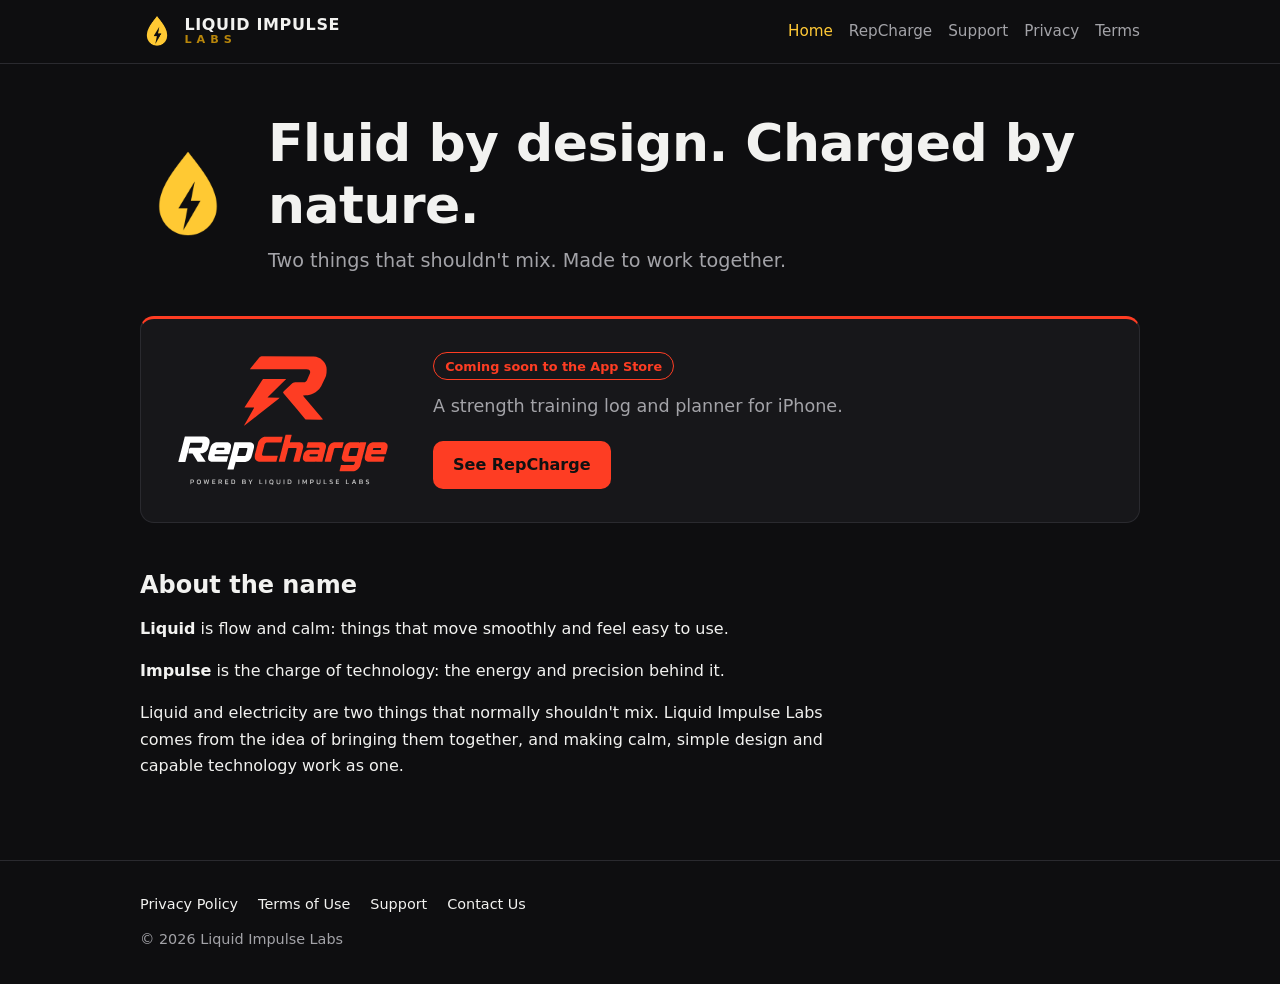
==== index.html @ b56fdf22 "Remove duplicate page links and tidy spacing across the site Drop the Support, Privacy and Terms lin" ====
<!doctype html>
<html lang="en-GB">
<head>
  <meta charset="utf-8">
  <meta name="viewport" content="width=device-width, initial-scale=1">
  <title>Liquid Impulse Labs</title>
  <meta name="description" content="Fluid by design. Charged by nature.">
  <meta name="theme-color" content="#0e0e10">
  <link rel="icon" type="image/png" sizes="32x32" href="assets/favicon-32.png">
  <link rel="icon" type="image/png" sizes="64x64" href="assets/favicon-64.png">
  <link rel="apple-touch-icon" href="assets/app-icon.png">
  <link rel="stylesheet" href="assets/style.css">
</head>
<body>
  <header class="site-header">
    <div class="inner">
      <a class="brand" href="index.html" aria-label="Liquid Impulse Labs home">
        <img src="assets/logo-mark.png" alt="" width="34" height="34">
        <span class="brand-name"><strong>LIQUID IMPULSE</strong><span>LABS</span></span>
      </a>
      <nav class="site-nav" aria-label="Main">
        <a href="index.html" aria-current="page">Home</a>
        <a href="repcharge.html">RepCharge</a>
        <a href="support.html">Support</a>
        <a href="privacy.html">Privacy</a>
        <a href="terms.html">Terms</a>
      </nav>
    </div>
  </header>

  <main>
    <section class="hero">
      <img class="hero-mark" src="assets/logo-mark.png" alt="Liquid Impulse Labs logo" width="96" height="96">
      <div>
        <h1>Fluid by design. Charged by nature.</h1>
        <p class="lead">Two things that shouldn't mix. Made to work together.</p>
      </div>
    </section>

    <section class="panel rc-panel repcharge" aria-labelledby="rc-heading">
      <img class="rc-logo" src="assets/repcharge-logo.svg" alt="RepCharge, powered by Liquid Impulse Labs" width="220" height="139">
      <div class="rc-body">
        <span class="badge">Coming soon to the App Store</span>
        <h2 id="rc-heading" class="visually-hidden">RepCharge</h2>
        <p>A strength training log and planner for iPhone.</p>
        <a class="button" href="repcharge.html">See RepCharge</a>
      </div>
    </section>

    <section class="narrow" aria-labelledby="about-heading">
      <h2 id="about-heading">About the name</h2>
      <p><strong>Liquid</strong> is flow and calm: things that move smoothly and feel easy to use.</p>
      <p><strong>Impulse</strong> is the charge of technology: the energy and precision behind it.</p>
      <p>Liquid and electricity are two things that normally shouldn't mix. Liquid Impulse Labs comes from the idea of bringing them together, and making calm, simple design and capable technology work as one.</p>
    </section>
  </main>

  <footer class="site-footer">
    <div class="inner">
      <nav class="footer-links" aria-label="Footer">
        <a href="privacy.html">Privacy Policy</a>
        <a href="terms.html">Terms of Use</a>
        <a href="support.html">Support</a>
        <a href="mailto:contact@liquidimpulselabs.com">Contact Us</a>
      </nav>
      <p>&copy; 2026 Liquid Impulse Labs</p>
    </div>
  </footer>
</body>
</html>
---- assets/style.css ----
/* Liquid Impulse Labs: shared styles */
:root {
  --bg: #0e0e10;
  --surface: #17171a;
  --border: #2a2a2f;
  --text: #f2f2f0;
  --muted: #a3a3a8;
  --accent: #ffc936;
  --accent-deep: #b8860b;
  --repcharge-accent: #FE3D23;
}

/* RepCharge content only. Inside this scope the accent becomes the RepCharge
   red orange. The header and footer sit outside it and keep the yellow. */
.repcharge { --accent: var(--repcharge-accent); }
.repcharge h2 { color: var(--accent); }

* { box-sizing: border-box; }
html { -webkit-text-size-adjust: 100%; }
body {
  margin: 0;
  background: var(--bg);
  color: var(--text);
  font-family: system-ui, -apple-system, "Segoe UI", Roboto, "Helvetica Neue", Arial, sans-serif;
  line-height: 1.65;
}
a { color: var(--accent); }
a:hover { text-decoration: none; }
img { max-width: 100%; height: auto; }

/* Header */
.site-header { border-bottom: 1px solid var(--border); }
.site-header .inner {
  max-width: 1040px;
  margin: 0 auto;
  padding: 0.9rem 1.25rem;
  display: flex;
  flex-wrap: wrap;
  align-items: center;
  justify-content: space-between;
  gap: 0.75rem 1.5rem;
}
.brand { display: flex; align-items: center; gap: 0.65rem; text-decoration: none; color: var(--text); }
.brand img { width: 34px; height: 34px; }
.brand-name { display: flex; flex-direction: column; line-height: 1.05; }
.brand-name strong { font-weight: 800; letter-spacing: 0.04em; font-size: 1rem; }
.brand-name span { color: var(--accent-deep); font-size: 0.7rem; letter-spacing: 0.45em; font-weight: 600; }
.site-nav { display: flex; flex-wrap: wrap; gap: 0.25rem 1rem; }
.site-nav a { color: var(--muted); text-decoration: none; font-size: 0.95rem; }
.site-nav a:hover, .site-nav a[aria-current="page"] { color: var(--accent); }

/* Layout */
main { max-width: 1040px; margin: 0 auto; padding: 2.5rem 1.25rem 4rem; }
.narrow { max-width: 720px; }
h1, h2, h3 { line-height: 1.2; }
h1 { font-size: clamp(2rem, 6vw, 3.25rem); margin: 0 0 0.75rem; letter-spacing: -0.01em; }
h2 { margin: 3rem 0 0; }
.lead { font-size: 1.2rem; color: var(--muted); margin-top: 0; }
.eyebrow { color: var(--accent); text-transform: uppercase; letter-spacing: 0.12em; font-size: 0.8rem; font-weight: 700; margin: 0 0 0.5rem; }

.hero { display: flex; flex-wrap: wrap; align-items: center; gap: 1.25rem 2rem; padding: 0.5rem 0 0; }
.hero > div { flex: 1 1 300px; }
.hero h1 { margin-bottom: 0.5rem; }
.hero .lead { margin-bottom: 0; }
.hero-mark { width: 96px; height: 96px; }

.panel {
  background: var(--surface);
  border: 1px solid var(--border);
  border-radius: 14px;
  padding: 1.5rem 1.75rem;
}
.rc-panel { display: flex; flex-wrap: wrap; align-items: center; gap: 1.5rem 2.5rem; margin-top: 2.5rem; padding: 2rem; border-top: 3px solid var(--accent); }
.rc-panel .rc-logo { width: 220px; height: auto; }
.rc-panel .rc-body { flex: 1 1 280px; }
.rc-panel .rc-body p { margin: 0.25rem 0 1.25rem; color: var(--muted); font-size: 1.1rem; }
.badge {
  display: inline-block;
  border: 1px solid var(--accent);
  color: var(--accent);
  border-radius: 999px;
  padding: 0.15rem 0.7rem;
  font-size: 0.8rem;
  font-weight: 600;
  margin-bottom: 0.5rem;
}
.button {
  display: inline-block;
  background: var(--accent);
  color: #111;
  font-weight: 700;
  text-decoration: none;
  padding: 0.65rem 1.25rem;
  border-radius: 10px;
}

.grid { display: grid; gap: 1.25rem; grid-template-columns: repeat(auto-fit, minmax(min(100%, 400px), 1fr)); margin-top: 1.25rem; }
.grid .panel h3 { margin: 0 0 0.5rem; color: var(--accent); font-size: 1.05rem; }
.grid .panel p { margin: 0; color: var(--muted); }

/* Legal pages */
.legal h2 { font-size: 1.2rem; margin: 2.25rem 0 0.5rem; }
.legal h1 + .meta { margin-top: 0; }
.legal ul { padding-left: 1.25rem; }
.legal .meta { color: var(--muted); }
.legal li { margin-bottom: 0.4rem; }
.legal pre { background: var(--surface); border: 1px solid var(--border); border-radius: 10px; padding: 1rem 1.25rem; overflow-x: auto; font-size: 0.95rem; line-height: 1.55; }
.legal pre code { font-family: ui-monospace, SFMono-Regular, Menlo, Consolas, monospace; }
address { font-style: normal; }

details { background: var(--surface); border: 1px solid var(--border); border-radius: 12px; padding: 0.9rem 1.1rem; margin-bottom: 0.75rem; }
summary { cursor: pointer; font-weight: 600; }
details p { color: var(--muted); margin-bottom: 0; }

/* Footer */
.site-footer { border-top: 1px solid var(--border); color: var(--muted); font-size: 0.9rem; }
.site-footer .inner { max-width: 1040px; margin: 0 auto; padding: 2rem 1.25rem; display: grid; gap: 0.75rem; }
.footer-links { display: flex; flex-wrap: wrap; gap: 0.25rem 1.25rem; }
.footer-links a { color: var(--text); text-decoration: none; }
.footer-links a:hover { color: var(--accent); }
.site-footer p { margin: 0; }

/* RepCharge app page */
.app-hero { display: flex; flex-wrap: wrap; align-items: center; gap: 1.5rem 3rem; }
.app-hero > div { flex: 1 1 320px; }
.app-hero h1 { font-size: clamp(1.75rem, 4.5vw, 2.5rem); }
.rc-logo-hero { width: min(100%, 320px); height: auto; }

.grid .panel h3 + p { margin-top: 0; }

.privacy-strip {
  margin-top: 2.5rem;
  border: 1px solid var(--accent);
  border-radius: 14px;
  padding: 1.25rem 1.5rem;
  display: flex; flex-wrap: wrap; gap: 0.5rem 1.75rem; align-items: center;
}
.privacy-strip strong { color: var(--accent); }
.privacy-strip span::before { content: "✓ "; color: var(--accent); }

.app-details { margin-top: 2rem; color: var(--muted); font-size: 0.95rem; display: flex; flex-wrap: wrap; gap: 0.25rem 1.5rem; }

.visually-hidden { position: absolute; width: 1px; height: 1px; margin: -1px; padding: 0; overflow: hidden; clip: rect(0 0 0 0); white-space: nowrap; border: 0; }

/* Small screens: slightly tighter panels */
@media (max-width: 600px) {
  main { padding-top: 2rem; }
  .panel { padding: 1.25rem 1.4rem; }
  .rc-panel { padding: 1.5rem; }
  h2 { margin-top: 2.5rem; }
}
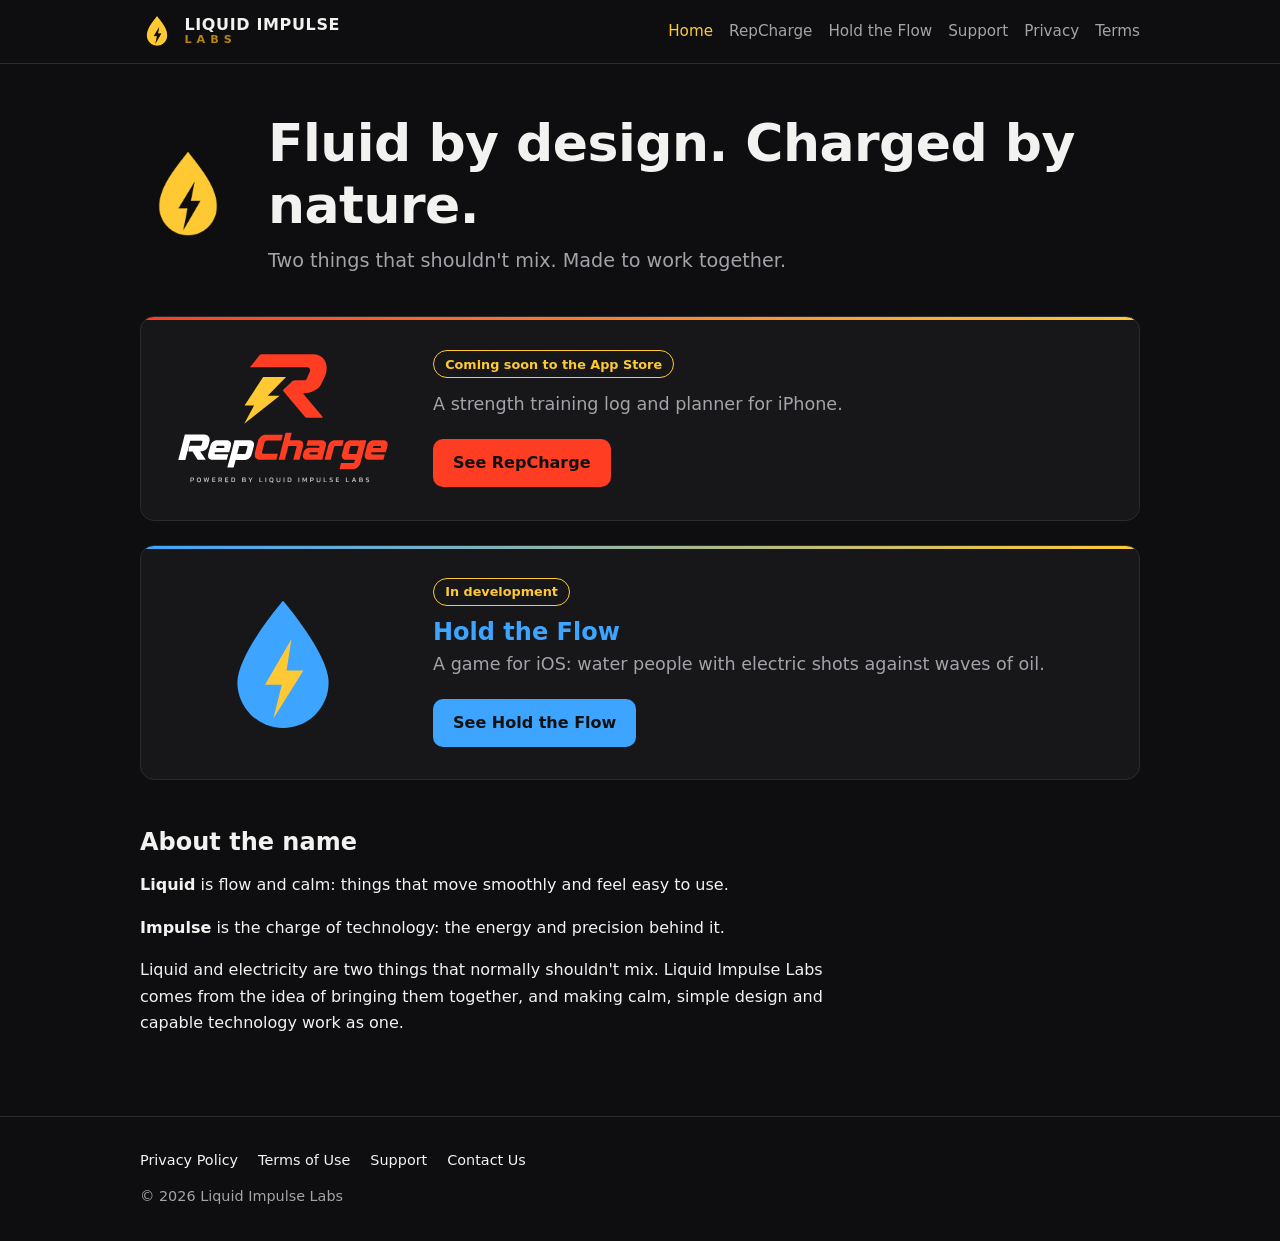
==== commit 060eed47: "Add a Hold the Flow game page (not yet published) New holdtheflow.html in blue and the Liquid Impuls" ====
--- a/index.html
+++ b/index.html
@@ -20,7 +20,8 @@
       </a>
       <nav class="site-nav" aria-label="Main">
         <a href="index.html" aria-current="page">Home</a>
-        <a href="repcharge.html">RepCharge</a>
+        <a href="repcharge.html" class="nav-rc">RepCharge</a>
+        <a href="holdtheflow.html" class="nav-htf">Hold the Flow</a>
         <a href="support.html">Support</a>
         <a href="privacy.html">Privacy</a>
         <a href="terms.html">Terms</a>
@@ -47,6 +48,16 @@
       </div>
     </section>
 
+    <section class="htf-panel holdtheflow" aria-labelledby="htf-heading">
+      <img class="htf-mark" src="assets/holdtheflow-mark.svg" alt="" width="120" height="132">
+      <div class="rc-body">
+        <span class="badge">In development</span>
+        <h2 id="htf-heading">Hold the Flow</h2>
+        <p>A game for iOS: water people with electric shots against waves of oil.</p>
+        <a class="button" href="holdtheflow.html">See Hold the Flow</a>
+      </div>
+    </section>
+
     <section class="narrow" aria-labelledby="about-heading">
       <h2 id="about-heading">About the name</h2>
       <p><strong>Liquid</strong> is flow and calm: things that move smoothly and feel easy to use.</p>
--- a/assets/style.css
+++ b/assets/style.css
@@ -5,15 +5,21 @@
   --border: #2a2a2f;
   --text: #f2f2f0;
   --muted: #a3a3a8;
-  --accent: #ffc936;
+  --lil-yellow: #ffc936;  /* Liquid Impulse Labs yellow */
+  --accent: var(--lil-yellow);
   --accent-deep: #b8860b;
   --repcharge-accent: #FE3D23;
+  --repcharge-bolt: #FFC933;  /* the bolt yellow, sampled from the two tone RepCharge logo */
+  --flow-blue: #3DA5FF;  /* Hold the Flow: water and electricity blue, paired with the company yellow */
 }
 
 /* RepCharge content only. Inside this scope the accent becomes the RepCharge
    red orange. The header and footer sit outside it and keep the yellow. */
 .repcharge { --accent: var(--repcharge-accent); }
 .repcharge h2 { color: var(--accent); }
+/* Hold the Flow content only: blue leads, the company yellow is the spark. */
+.holdtheflow { --accent: var(--flow-blue); }
+.holdtheflow h2 { color: var(--accent); }
 
 * { box-sizing: border-box; }
 html { -webkit-text-size-adjust: 100%; }
@@ -48,6 +54,9 @@
 .site-nav { display: flex; flex-wrap: wrap; gap: 0.25rem 1rem; }
 .site-nav a { color: var(--muted); text-decoration: none; font-size: 0.95rem; }
 .site-nav a:hover, .site-nav a[aria-current="page"] { color: var(--accent); }
+/* The one exception in the header: the RepCharge link turns red orange when hovered or selected */
+.site-nav a.nav-rc:hover, .site-nav a.nav-rc[aria-current="page"] { color: var(--repcharge-accent); }
+.site-nav a.nav-htf:hover, .site-nav a.nav-htf[aria-current="page"] { color: var(--flow-blue); }
 
 /* Layout */
 main { max-width: 1040px; margin: 0 auto; padding: 2.5rem 1.25rem 4rem; }
@@ -99,7 +108,7 @@
 .grid .panel p { margin: 0; color: var(--muted); }
 
 /* Legal pages */
-.legal h2 { font-size: 1.2rem; margin: 2.25rem 0 0.5rem; }
+.legal h2 { font-size: 1.2rem; margin: 2.25rem 0 0.5rem; color: var(--accent); }
 .legal h1 + .meta { margin-top: 0; }
 .legal ul { padding-left: 1.25rem; }
 .legal .meta { color: var(--muted); }
@@ -128,6 +137,21 @@
 
 .grid .panel h3 + p { margin-top: 0; }
 
+.steps { list-style: none; padding: 0; counter-reset: step; display: grid; gap: 1.25rem; grid-template-columns: repeat(auto-fit, minmax(min(100%, 260px), 1fr)); margin: 1.25rem 0 0; }
+.steps li { counter-increment: step; background: var(--surface); border: 1px solid var(--border); border-radius: 14px; padding: 1.5rem 1.75rem; }
+.steps li::before {
+  content: counter(step);
+  display: inline-grid; place-items: center;
+  width: 2rem; height: 2rem; border-radius: 50%;
+  background: var(--accent); color: #111; font-weight: 800;
+  margin-bottom: 0.75rem;
+}
+.steps strong { display: block; font-size: 1.05rem; margin-bottom: 0.25rem; }
+.steps span { color: var(--muted); }
+
+.group-title { margin: 2rem 0 0; font-size: 0.95rem; color: var(--muted); text-transform: uppercase; letter-spacing: 0.1em; }
+h2 + .group-title { margin-top: 1.25rem; }
+
 .privacy-strip {
   margin-top: 2.5rem;
   border: 1px solid var(--accent);
@@ -149,3 +173,89 @@
   .rc-panel { padding: 1.5rem; }
   h2 { margin-top: 2.5rem; }
 }
+h2 + details { margin-top: 1.25rem; }
+
+/* Expanding sections on the privacy and terms pages (native details/summary, no script) */
+.legal details.section { background: none; border: 0; border-bottom: 1px solid var(--border); border-radius: 0; padding: 0; margin: 0; }
+.legal :not(details.section) + details.section { border-top: 1px solid var(--border); margin-top: 2rem; }
+.legal details.section > summary {
+  list-style: none; cursor: pointer;
+  display: flex; align-items: center; justify-content: space-between; gap: 1.25rem;
+  padding: 1.35rem 0;
+}
+.legal details.section > summary::-webkit-details-marker { display: none; }
+.legal details.section > summary h2 { margin: 0; font-size: 1.15rem; color: var(--accent); }
+.legal details.section > summary::after {
+  content: ""; flex: 0 0 16px; height: 16px;
+  background:
+    linear-gradient(var(--accent), var(--accent)) center / 100% 2px no-repeat,
+    linear-gradient(var(--accent), var(--accent)) center / 2px 100% no-repeat;
+  transition: background-size 0.2s ease;
+}
+.legal details.section[open] > summary::after {
+  background:
+    linear-gradient(var(--accent), var(--accent)) center / 100% 2px no-repeat,
+    linear-gradient(var(--accent), var(--accent)) center / 2px 0 no-repeat;
+}
+.legal details.section > summary:focus-visible { outline: 2px solid var(--accent); outline-offset: 4px; }
+.legal details.section p { color: var(--text); margin: 0 0 1em; }
+.legal details.section > :last-child { margin-bottom: 1.5rem; }
+
+/* RepCharge page: two tone, like the logo. Red orange leads (headings, cards, buttons,
+   links); the bolt yellow adds the spark (labels, step numbers, ticks, markers). */
+main.repcharge .eyebrow,
+main.repcharge .group-title { color: var(--repcharge-bolt); }
+main.repcharge .steps li::before { background: var(--repcharge-bolt); }
+main.repcharge .privacy-strip span::before { color: var(--repcharge-bolt); }
+main.repcharge summary::marker { color: var(--repcharge-bolt); }
+main.repcharge .app-hero {
+  padding-bottom: 2.5rem;
+  border-bottom: 3px solid transparent;
+  border-image: linear-gradient(90deg, var(--repcharge-accent), var(--repcharge-bolt)) 1;
+}
+
+/* Home page RepCharge box: the same two tone touch. A red to yellow strip
+   along the top (drawn as a background so the rounded corners stay) and a
+   yellow "Coming soon" badge; the button stays red orange. */
+.rc-panel {
+  border-top: 1px solid var(--border);
+  background:
+    linear-gradient(90deg, var(--repcharge-accent), var(--repcharge-bolt)) top / 100% 3px no-repeat,
+    var(--surface);
+}
+.rc-panel .badge { color: var(--repcharge-bolt); border-color: var(--repcharge-bolt); }
+
+/* Hold the Flow page and home box: blue leads, the company yellow adds the spark */
+main.holdtheflow .eyebrow,
+main.holdtheflow .group-title { color: var(--lil-yellow); }
+main.holdtheflow .steps li::before { background: var(--lil-yellow); }
+main.holdtheflow .privacy-strip span::before { color: var(--lil-yellow); }
+main.holdtheflow .app-hero {
+  padding-bottom: 2.5rem;
+  border-bottom: 3px solid transparent;
+  border-image: linear-gradient(90deg, var(--flow-blue), var(--lil-yellow)) 1;
+}
+.htf-mark { width: 150px; height: auto; }
+.htf-hero-mark { width: min(100%, 220px); height: auto; margin: 0 auto; display: block; }
+.app-hero .htf-hero { flex: 0 1 260px; text-align: center; }
+.htf-wordmark { font-size: clamp(1.6rem, 4vw, 2.1rem); font-weight: 800; letter-spacing: 0.01em; margin: 0.75rem 0 0; color: var(--text); }
+.htf-wordmark span { color: var(--flow-blue); }
+.htf-panel {
+  display: flex; flex-wrap: wrap; align-items: center; gap: 1.5rem 2.5rem;
+  margin-top: 1.5rem; padding: 2rem;
+  border-top: 1px solid var(--border);
+  background:
+    linear-gradient(90deg, var(--flow-blue), var(--lil-yellow)) top / 100% 3px no-repeat,
+    var(--surface);
+}
+.htf-panel .rc-body { flex: 1 1 280px; }
+.htf-panel .htf-mark { width: 120px; margin: 0 50px; }
+.htf-panel h2 { margin: 0.25rem 0 0.25rem; font-size: 1.5rem; }
+.htf-panel p { margin: 0 0 1.25rem; color: var(--muted); font-size: 1.1rem; }
+.htf-panel .badge { color: var(--lil-yellow); border-color: var(--lil-yellow); }
+@media (max-width: 600px) { .htf-panel { padding: 1.5rem; } .htf-panel .htf-mark { margin: 0; width: 96px; } }
+.htf-panel { border: 1px solid var(--border); border-radius: 14px; }
+.app-hero .htf-hero { flex: 0 0 260px; }
+.htf-wordmark { white-space: nowrap; }
+main.holdtheflow .grid { grid-template-columns: repeat(auto-fit, minmax(min(100%, 280px), 1fr)); }
+main.holdtheflow summary::marker { color: var(--lil-yellow); }
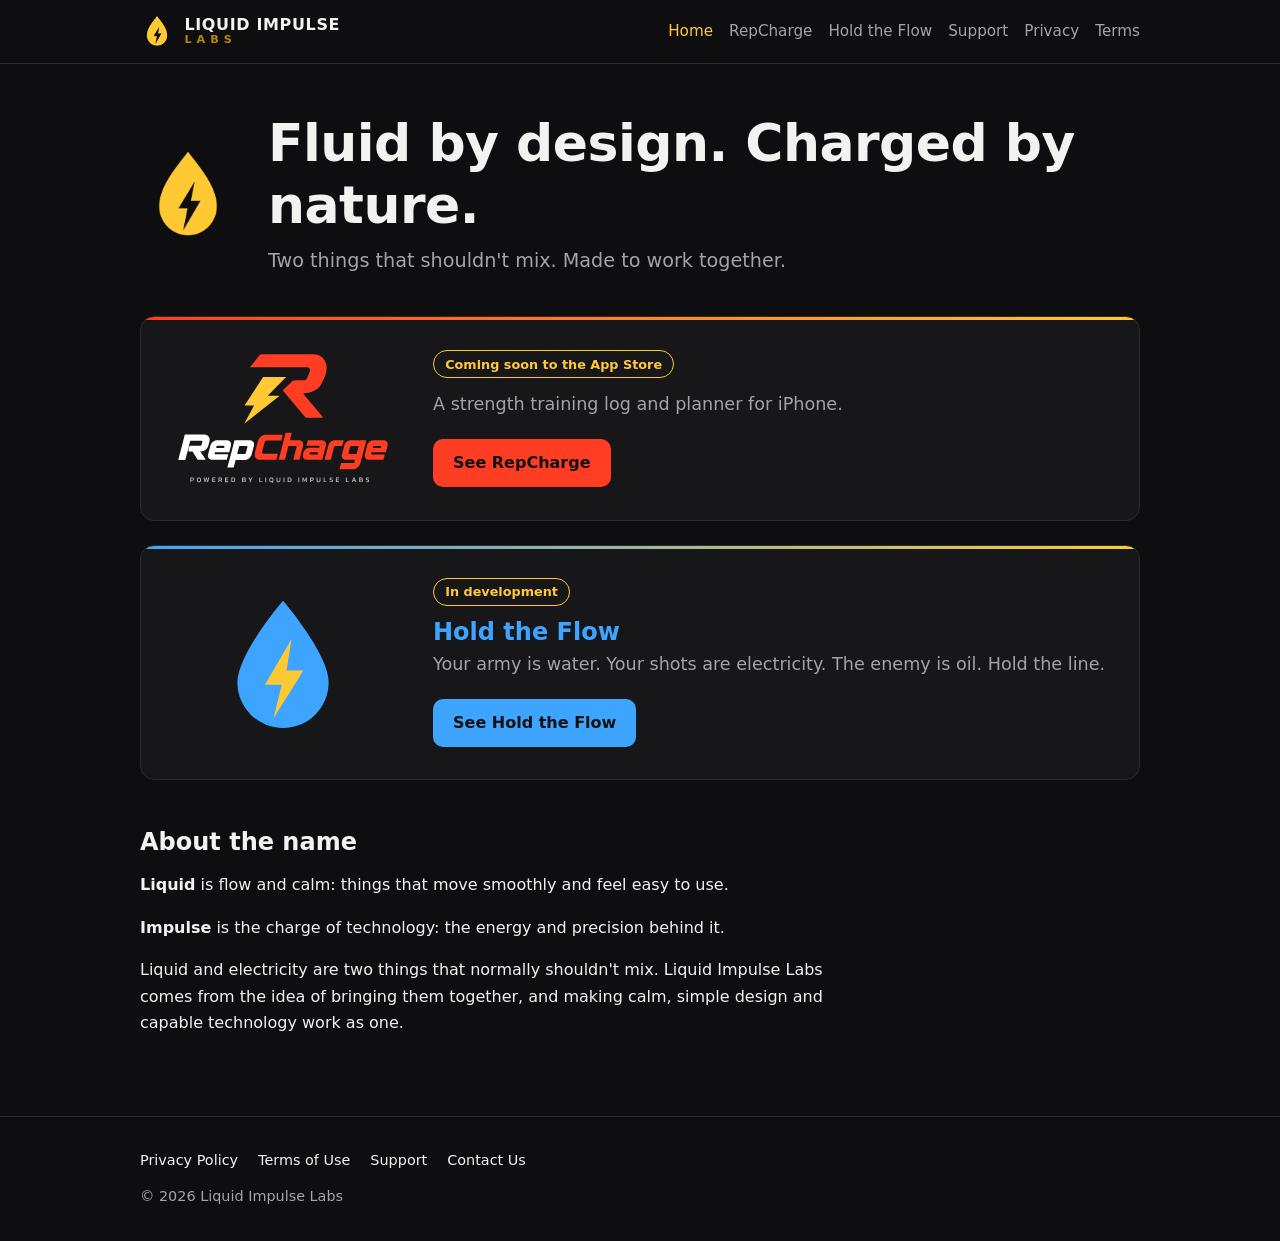
==== commit 9fbd61e3: "Sharpen the Hold the Flow home description and drop the loot box line Co-Authored-By: Claude Opus 5." ====
--- a/index.html
+++ b/index.html
@@ -53,7 +53,7 @@
       <div class="rc-body">
         <span class="badge">In development</span>
         <h2 id="htf-heading">Hold the Flow</h2>
-        <p>A game for iOS: water people with electric shots against waves of oil.</p>
+        <p>Your army is water. Your shots are electricity. The enemy is oil. Hold the line.</p>
         <a class="button" href="holdtheflow.html">See Hold the Flow</a>
       </div>
     </section>
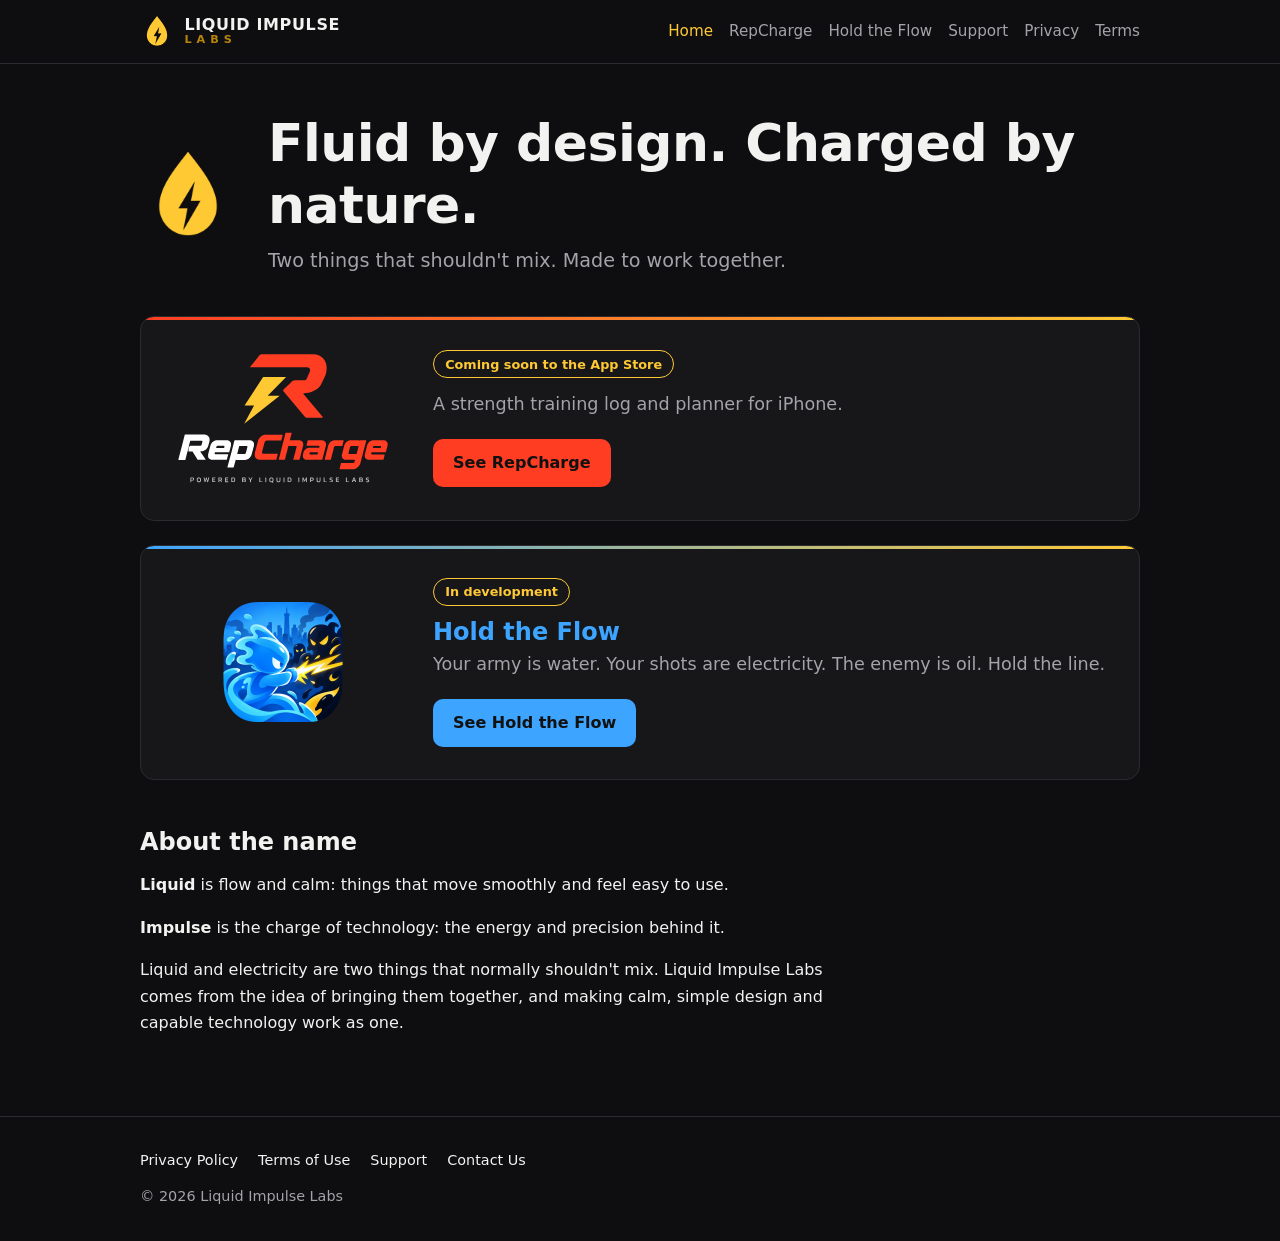
==== commit ea80616c: "Use the new Hold the Flow icon on the home and game pages Replaces the placeholder drop mark with th" ====
--- a/index.html
+++ b/index.html
@@ -49,7 +49,7 @@
     </section>
 
     <section class="htf-panel holdtheflow" aria-labelledby="htf-heading">
-      <img class="htf-mark" src="assets/holdtheflow-mark.svg" alt="" width="120" height="132">
+      <img class="htf-mark" src="assets/holdtheflow-icon.png" alt="" width="120" height="120">
       <div class="rc-body">
         <span class="badge">In development</span>
         <h2 id="htf-heading">Hold the Flow</h2>
--- a/assets/style.css
+++ b/assets/style.css
@@ -259,3 +259,31 @@
 .htf-wordmark { white-space: nowrap; }
 main.holdtheflow .grid { grid-template-columns: repeat(auto-fit, minmax(min(100%, 280px), 1fr)); }
 main.holdtheflow summary::marker { color: var(--lil-yellow); }
+
+/* Support, privacy and terms: one page each, with a panel per app. The page
+   itself is company yellow; each app's button and panel carry that app's
+   class, so RepCharge is red orange and Hold the Flow is blue.
+   The selector is plain links; :target shows the chosen app's panel, and the
+   first app shows when no app is chosen. Browsers without :has() show every
+   panel in turn, so nothing is ever hidden by mistake. */
+.app-picker { display: flex; flex-wrap: wrap; gap: 0.5rem; margin: 1.25rem 0 0.5rem; }
+.app-picker a {
+  padding: 0.5rem 1.1rem; border: 1px solid var(--border); border-radius: 999px;
+  color: var(--accent); font-weight: 600; text-decoration: none;
+}
+.app-picker a:hover { border-color: var(--accent); }
+.app-picker a:focus-visible { outline: 2px solid var(--accent); outline-offset: 3px; }
+.app-doc { scroll-margin-top: 7rem; }
+.app-doc + .app-doc { margin-top: 3rem; padding-top: 2rem; border-top: 2px solid var(--accent); }
+.app-doc > .meta:first-child { margin-top: 1.5rem; }
+@supports selector(:has(a)) {
+  .app-doc { display: none; }
+  .app-doc + .app-doc { margin-top: 0; padding-top: 0; border-top: 0; }
+  .app-doc:target, .app-doc:has(:target),
+  .app-docs:not(:has(:target)) .app-doc:first-child { display: block; }
+  .legal:not(:has(.app-docs :target)) .app-picker a:first-child,
+  .legal:has(#repcharge:target, #repcharge :target) .app-picker a[href="#repcharge"],
+  .legal:has(#holdtheflow:target, #holdtheflow :target) .app-picker a[href="#holdtheflow"] {
+    background: var(--accent); border-color: var(--accent); color: var(--bg);
+  }
+}
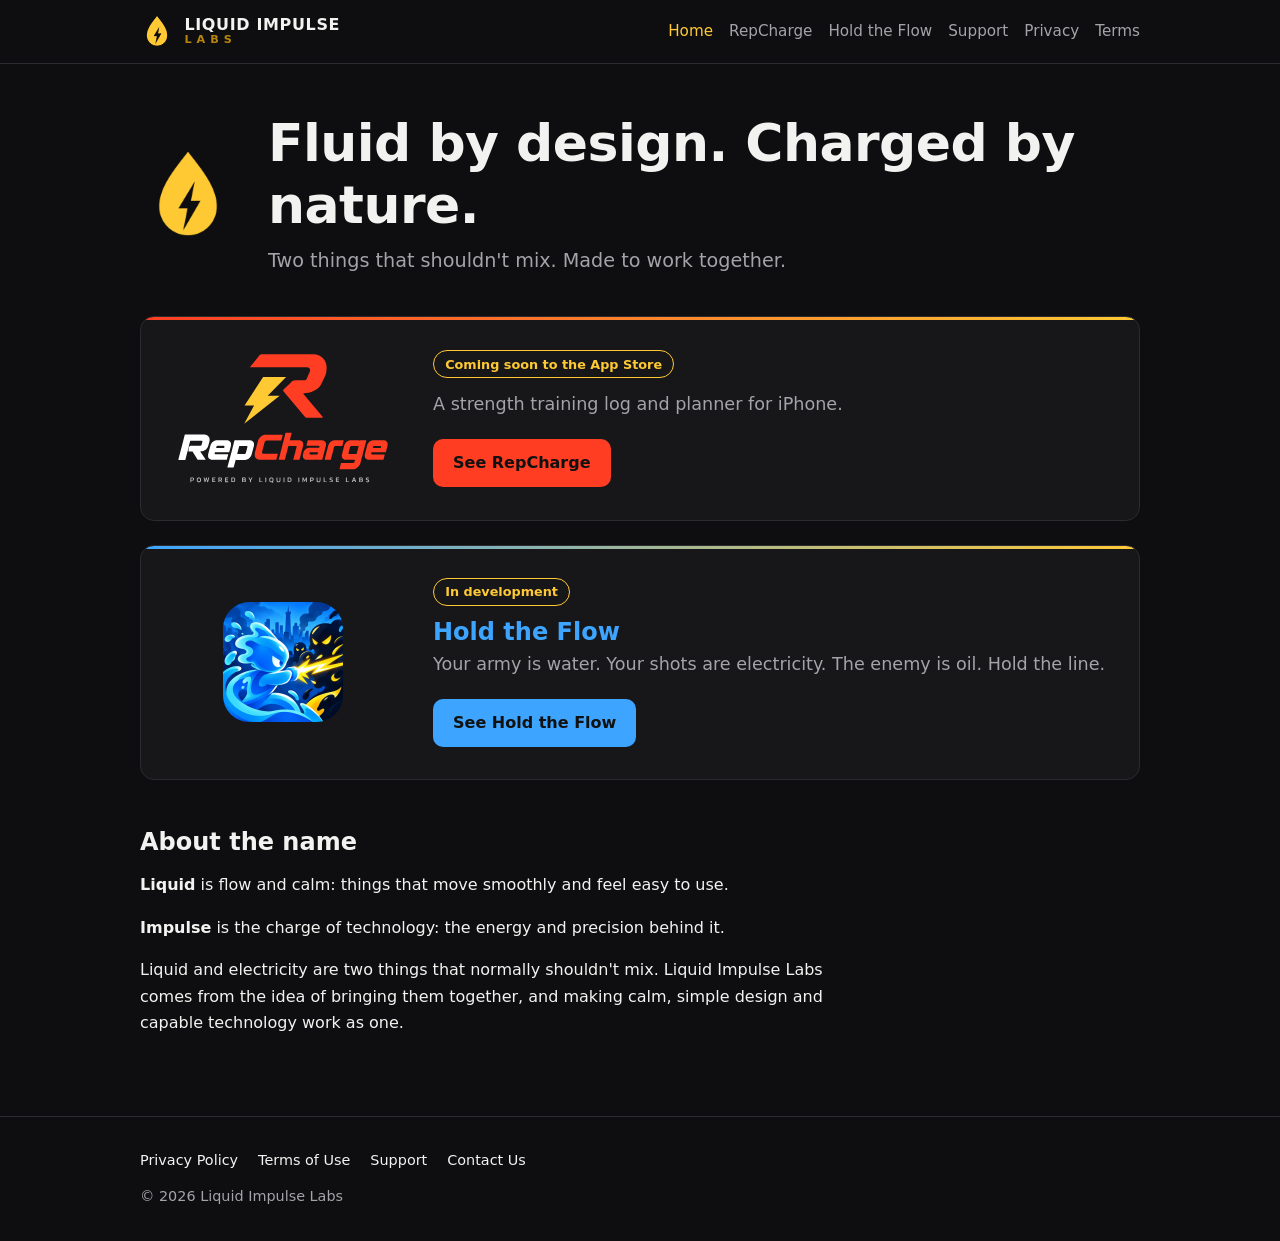
==== commit 234276b4: "Use the square Hold the Flow artwork and refresh its tab icons Icons are now made from the full squa" ====
--- a/index.html
+++ b/index.html
@@ -49,7 +49,7 @@
     </section>
 
     <section class="htf-panel holdtheflow" aria-labelledby="htf-heading">
-      <img class="htf-mark" src="assets/holdtheflow-icon.png" alt="" width="120" height="120">
+      <img class="htf-mark" src="assets/holdtheflow-icon.png?v=2" alt="" width="120" height="120">
       <div class="rc-body">
         <span class="badge">In development</span>
         <h2 id="htf-heading">Hold the Flow</h2>
--- a/assets/style.css
+++ b/assets/style.css
@@ -236,6 +236,8 @@
   border-image: linear-gradient(90deg, var(--flow-blue), var(--lil-yellow)) 1;
 }
 .htf-mark { width: 150px; height: auto; }
+/* The game icon is a full square image; round it like an iOS icon. */
+.htf-mark, .htf-hero-mark { border-radius: 22%; }
 .htf-hero-mark { width: min(100%, 220px); height: auto; margin: 0 auto; display: block; }
 .app-hero .htf-hero { flex: 0 1 260px; text-align: center; }
 .htf-wordmark { font-size: clamp(1.6rem, 4vw, 2.1rem); font-weight: 800; letter-spacing: 0.01em; margin: 0.75rem 0 0; color: var(--text); }
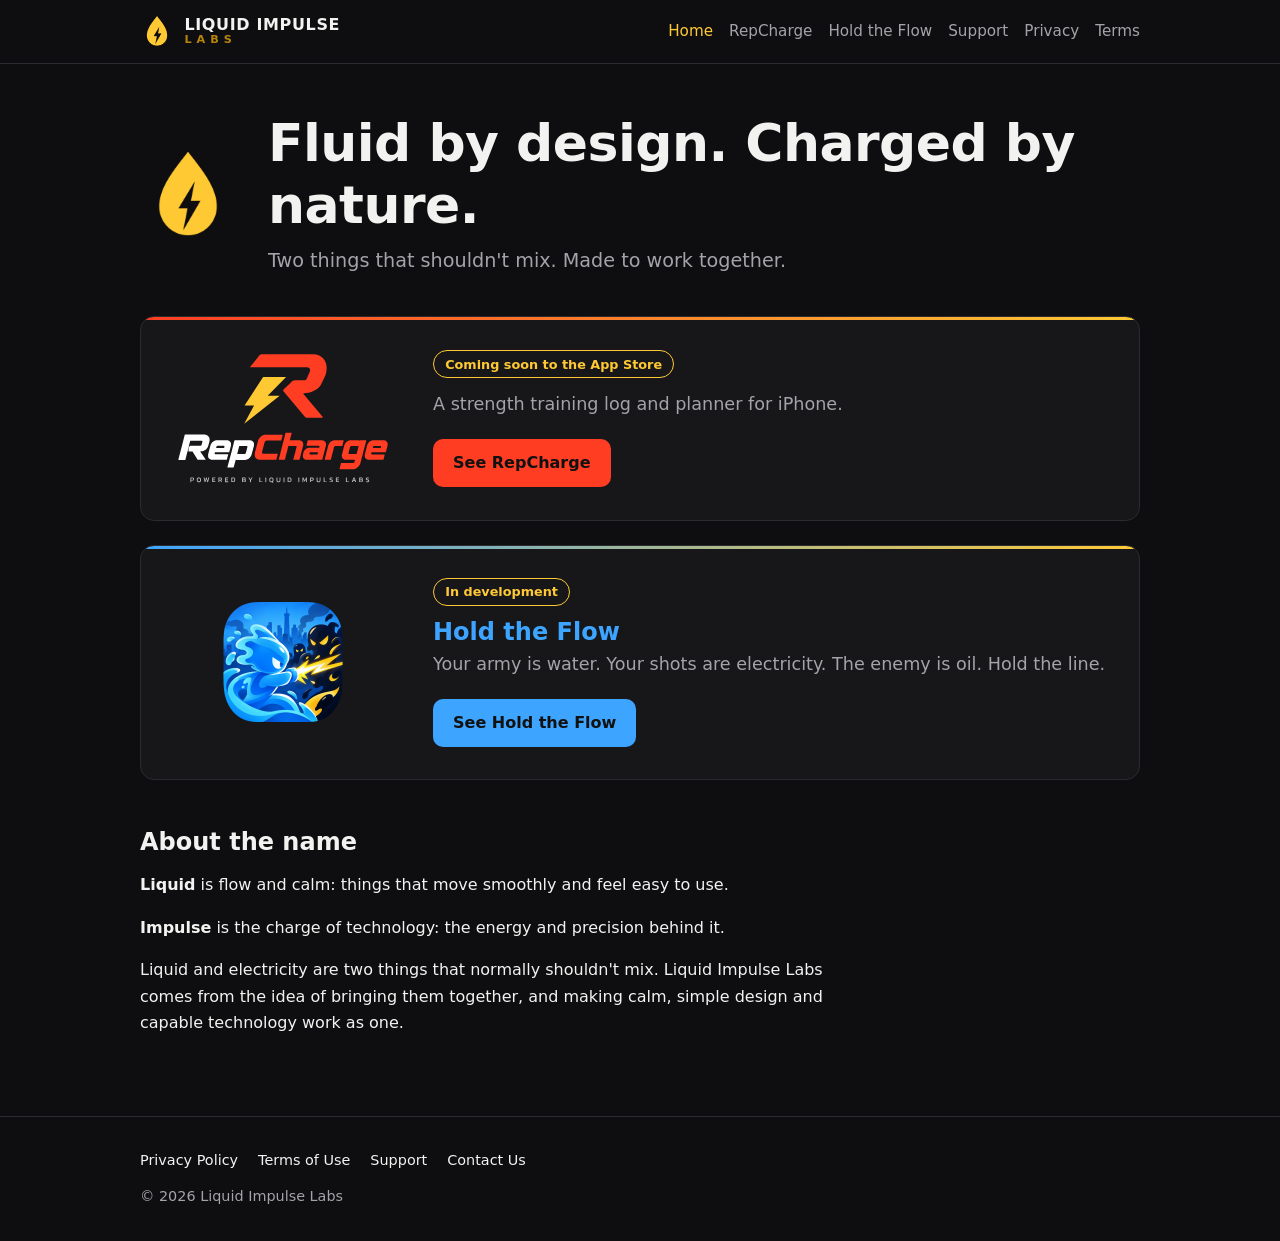
==== commit 2d63239c: "Bring back the rounded Hold the Flow icon on the page and in the tab The page and favicons use the r" ====
--- a/index.html
+++ b/index.html
@@ -49,7 +49,7 @@
     </section>
 
     <section class="htf-panel holdtheflow" aria-labelledby="htf-heading">
-      <img class="htf-mark" src="assets/holdtheflow-icon.png?v=2" alt="" width="120" height="120">
+      <img class="htf-mark" src="assets/holdtheflow-icon.png?v=3" alt="" width="120" height="120">
       <div class="rc-body">
         <span class="badge">In development</span>
         <h2 id="htf-heading">Hold the Flow</h2>
--- a/assets/style.css
+++ b/assets/style.css
@@ -236,8 +236,6 @@
   border-image: linear-gradient(90deg, var(--flow-blue), var(--lil-yellow)) 1;
 }
 .htf-mark { width: 150px; height: auto; }
-/* The game icon is a full square image; round it like an iOS icon. */
-.htf-mark, .htf-hero-mark { border-radius: 22%; }
 .htf-hero-mark { width: min(100%, 220px); height: auto; margin: 0 auto; display: block; }
 .app-hero .htf-hero { flex: 0 1 260px; text-align: center; }
 .htf-wordmark { font-size: clamp(1.6rem, 4vw, 2.1rem); font-weight: 800; letter-spacing: 0.01em; margin: 0.75rem 0 0; color: var(--text); }
